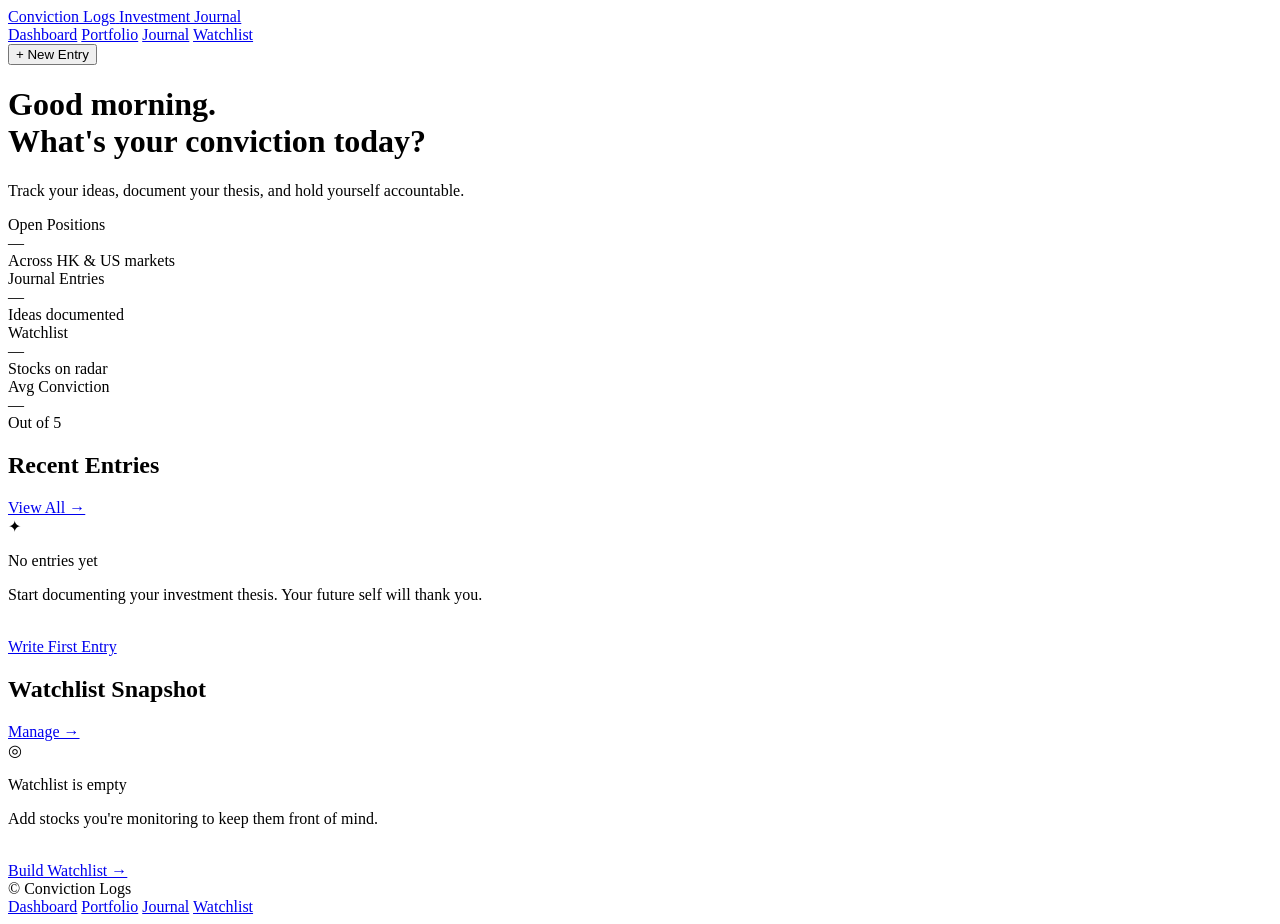
==== index.html @ 5f00ac79 "Add files via upload" ====
<!DOCTYPE html>
<html lang="en">
<head>
  <meta charset="UTF-8" />
  <meta name="viewport" content="width=device-width, initial-scale=1.0" />
  <title>Conviction Logs — Investment Journal</title>
  <link rel="icon" type="image/svg+xml" href="assets/favicon.svg" />
  <link rel="stylesheet" href="css/style.css" />
  <link rel="stylesheet" href="css/dashboard.css" />
</head>
<body>

  <!-- ── Navigation ─────────────────────────────────── -->
  <nav class="nav">
    <div class="container nav-inner">
      <a href="index.html" class="nav-logo">
        <span class="nav-logo-primary">Conviction Logs</span>
        <span class="nav-logo-sub">Investment Journal</span>
      </a>
      <div class="nav-links">
        <a href="index.html"     class="nav-link active">Dashboard</a>
        <a href="portfolio.html" class="nav-link">Portfolio</a>
        <a href="journal.html"   class="nav-link">Journal</a>
        <a href="watchlist.html" class="nav-link">Watchlist</a>
      </div>
      <div class="nav-actions">
        <button class="btn btn-ghost btn-sm" onclick="window.location='journal.html?new=1'">+ New Entry</button>
      </div>
    </div>
  </nav>

  <!-- ── Main ───────────────────────────────────────── -->
  <main class="page-wrapper">
    <div class="container">

      <!-- Hero -->
      <div class="dashboard-hero section animate-up">
        <div class="hero-greeting">
          <span class="hero-date" id="hero-date"></span>
        </div>
        <h1 class="hero-title">
          Good morning.<br />
          <span>What's your conviction today?</span>
        </h1>
        <p class="hero-sub">Track your ideas, document your thesis, and hold yourself accountable.</p>
      </div>

      <!-- Stat row -->
      <div class="stats-grid animate-up delay-1">
        <div class="stat-tile">
          <div class="stat-label">Open Positions</div>
          <div class="stat-value" id="stat-positions">—</div>
          <div class="stat-delta">Across HK &amp; US markets</div>
        </div>
        <div class="stat-tile">
          <div class="stat-label">Journal Entries</div>
          <div class="stat-value" id="stat-entries">—</div>
          <div class="stat-delta">Ideas documented</div>
        </div>
        <div class="stat-tile">
          <div class="stat-label">Watchlist</div>
          <div class="stat-value" id="stat-watchlist">—</div>
          <div class="stat-delta">Stocks on radar</div>
        </div>
        <div class="stat-tile">
          <div class="stat-label">Avg Conviction</div>
          <div class="stat-value" id="stat-conviction">—</div>
          <div class="stat-delta">Out of 5</div>
        </div>
      </div>

      <!-- Recent Journal Entries -->
      <section class="section animate-up delay-2">
        <div class="section-header">
          <h2 class="section-title">Recent <span>Entries</span></h2>
          <a href="journal.html" class="btn btn-ghost btn-sm">View All →</a>
        </div>
        <div id="recent-entries" class="entries-list">
          <div class="empty-state">
            <div class="empty-state-icon">✦</div>
            <p class="empty-state-title">No entries yet</p>
            <p class="empty-state-text">Start documenting your investment thesis. Your future self will thank you.</p>
            <br/>
            <a href="journal.html?new=1" class="btn btn-primary">Write First Entry</a>
          </div>
        </div>
      </section>

      <!-- Watchlist snapshot -->
      <section class="section animate-up delay-3">
        <div class="section-header">
          <h2 class="section-title">Watchlist <span>Snapshot</span></h2>
          <a href="watchlist.html" class="btn btn-ghost btn-sm">Manage →</a>
        </div>
        <div id="watchlist-snapshot" class="watchlist-snapshot">
          <div class="empty-state">
            <div class="empty-state-icon">◎</div>
            <p class="empty-state-title">Watchlist is empty</p>
            <p class="empty-state-text">Add stocks you're monitoring to keep them front of mind.</p>
            <br/>
            <a href="watchlist.html" class="btn btn-ghost">Build Watchlist →</a>
          </div>
        </div>
      </section>

    </div>

    <!-- Footer -->
    <footer class="footer">
      <div class="container footer-inner">
        <span class="footer-copy">© <span id="footer-year"></span> Conviction Logs</span>
        <div class="footer-links">
          <a href="index.html">Dashboard</a>
          <a href="portfolio.html">Portfolio</a>
          <a href="journal.html">Journal</a>
          <a href="watchlist.html">Watchlist</a>
        </div>
      </div>
    </footer>
  </main>

  <script src="js/store.js"></script>
  <script src="js/nav.js"></script>
  <script src="js/dashboard.js"></script>
</body>
</html>
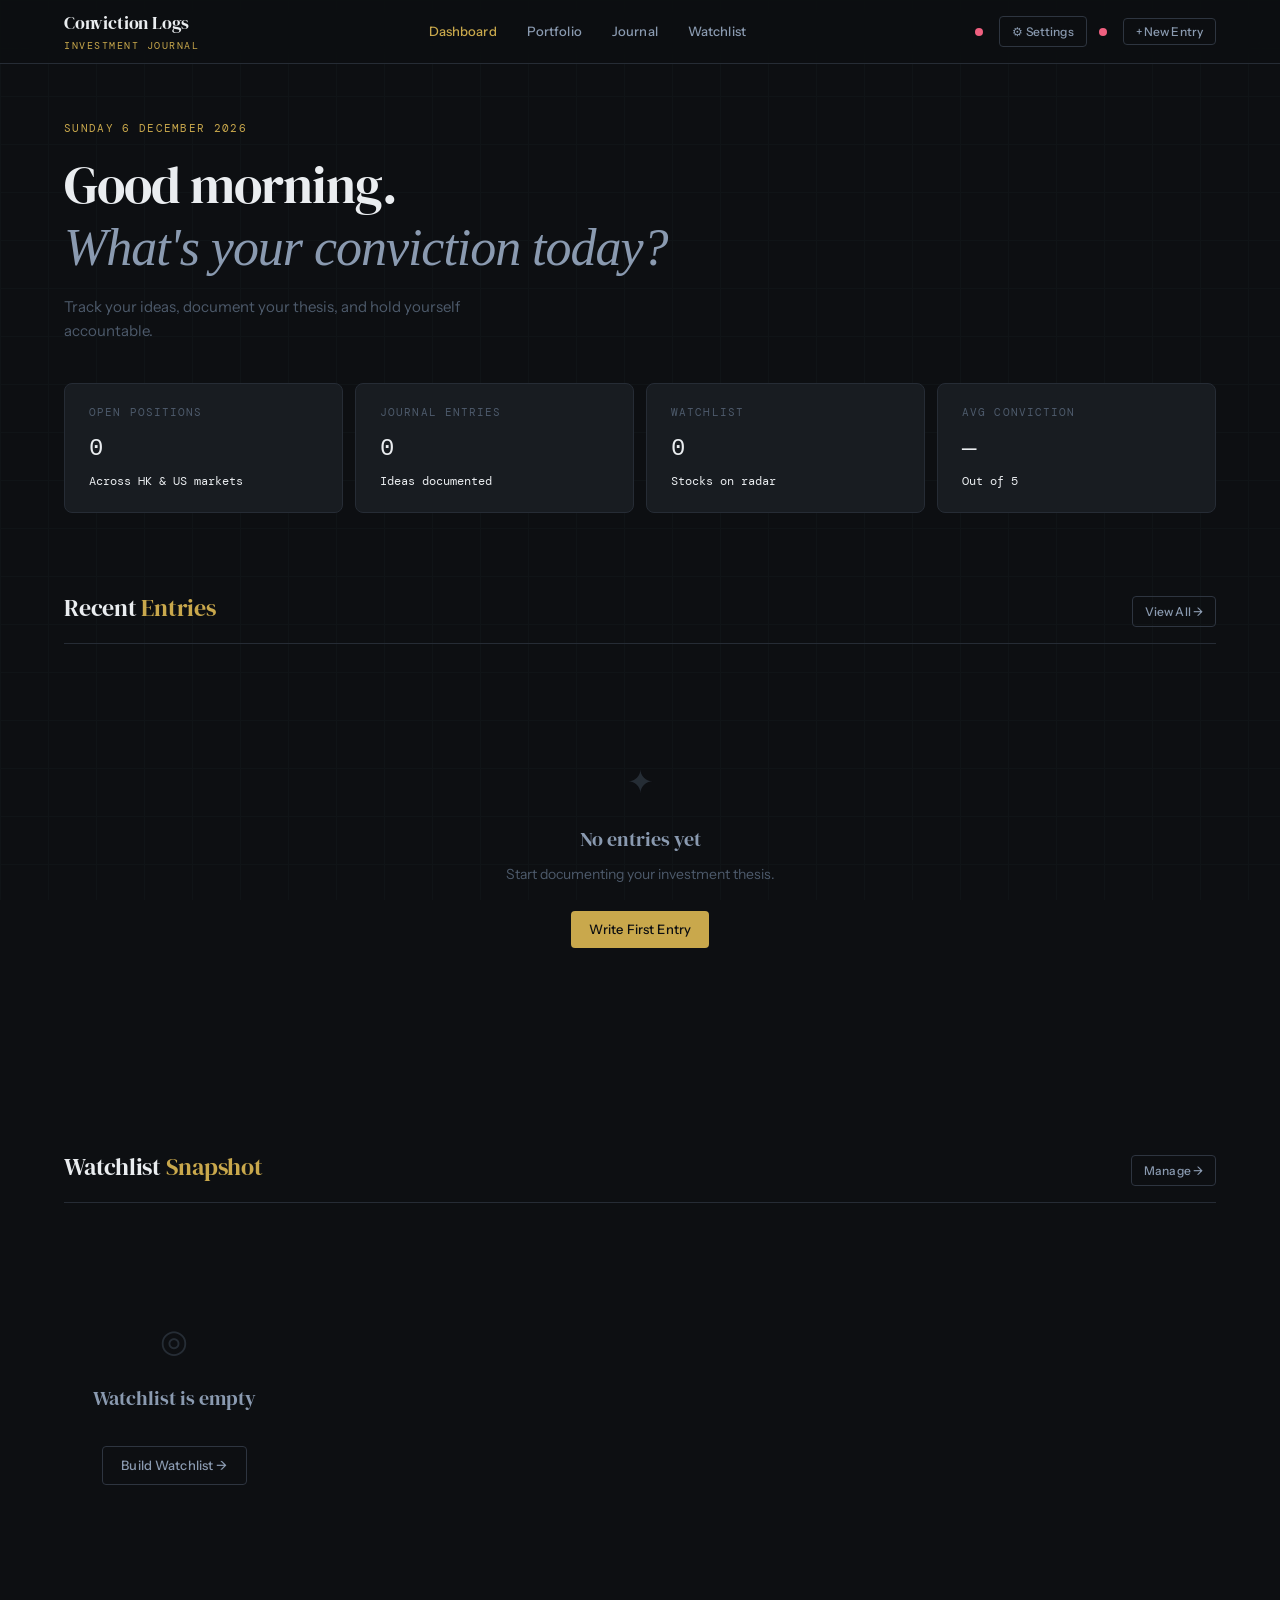
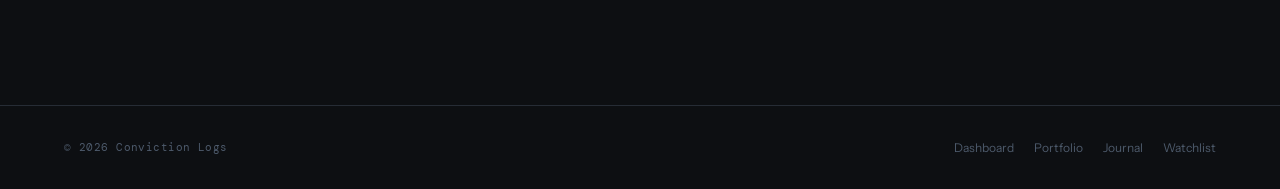
==== commit a31da476: "Add files via upload" ====
--- a/index.html
+++ b/index.html
@@ -24,6 +24,7 @@
         <a href="watchlist.html" class="nav-link">Watchlist</a>
       </div>
       <div class="nav-actions">
+        <span id="sync-status-dot" title="GitHub sync status" style="display:inline-block;width:8px;height:8px;border-radius:50%;background:#f06080;margin-right:4px;cursor:pointer;flex-shrink:0" onclick="window.location='settings.html'"></span>
         <button class="btn btn-ghost btn-sm" onclick="window.location='journal.html?new=1'">+ New Entry</button>
       </div>
     </div>
--- a/css/style.css
+++ b/css/style.css
@@ -0,0 +1,604 @@
+/* ============================================================
+   CONVICTION LOGS — Investment Journal
+   Design: Editorial finance aesthetic — dark, precise, confident
+   ============================================================ */
+
+@import url('https://fonts.googleapis.com/css2?family=DM+Serif+Display:ital@0;1&family=DM+Mono:wght@300;400;500&family=Instrument+Sans:ital,wght@0,400;0,500;0,600;1,400&display=swap');
+
+/* ── CSS Variables ─────────────────────────────────────────── */
+:root {
+  /* Core Palette */
+  --bg-primary:    #0d0f12;
+  --bg-secondary:  #131619;
+  --bg-card:       #181c21;
+  --bg-hover:      #1e2329;
+
+  --border:        #262c35;
+  --border-light:  #2e3540;
+
+  --text-primary:  #eaedf0;
+  --text-secondary:#8a9ab0;
+  --text-muted:    #4d5a6b;
+
+  /* Accent — warm gold for conviction */
+  --gold:          #c9a84c;
+  --gold-dim:      #a0803a;
+  --gold-glow:     rgba(201, 168, 76, 0.12);
+
+  /* Market colors */
+  --green:         #3ecf8e;
+  --green-dim:     rgba(62, 207, 142, 0.12);
+  --red:           #f06080;
+  --red-dim:       rgba(240, 96, 128, 0.12);
+  --blue:          #5b9cf6;
+  --blue-dim:      rgba(91, 156, 246, 0.12);
+
+  /* Typography */
+  --font-display:  'DM Serif Display', Georgia, serif;
+  --font-body:     'Instrument Sans', sans-serif;
+  --font-mono:     'DM Mono', 'Courier New', monospace;
+
+  /* Spacing */
+  --nav-height:    64px;
+  --max-width:     1200px;
+  --radius-sm:     4px;
+  --radius-md:     8px;
+  --radius-lg:     12px;
+
+  /* Transitions */
+  --ease:          cubic-bezier(0.4, 0, 0.2, 1);
+  --duration:      200ms;
+}
+
+/* ── Reset & Base ───────────────────────────────────────────── */
+*, *::before, *::after {
+  box-sizing: border-box;
+  margin: 0;
+  padding: 0;
+}
+
+html {
+  font-size: 16px;
+  scroll-behavior: smooth;
+  -webkit-font-smoothing: antialiased;
+}
+
+body {
+  background-color: var(--bg-primary);
+  color: var(--text-primary);
+  font-family: var(--font-body);
+  font-size: 0.9375rem;
+  line-height: 1.6;
+  min-height: 100vh;
+}
+
+/* Subtle grid texture on body */
+body::before {
+  content: '';
+  position: fixed;
+  inset: 0;
+  background-image:
+    linear-gradient(var(--border) 1px, transparent 1px),
+    linear-gradient(90deg, var(--border) 1px, transparent 1px);
+  background-size: 48px 48px;
+  opacity: 0.18;
+  pointer-events: none;
+  z-index: 0;
+}
+
+a {
+  color: inherit;
+  text-decoration: none;
+}
+
+img { max-width: 100%; display: block; }
+
+ul, ol { list-style: none; }
+
+/* ── Layout Utilities ───────────────────────────────────────── */
+.container {
+  width: 100%;
+  max-width: var(--max-width);
+  margin-inline: auto;
+  padding-inline: 24px;
+}
+
+.page-wrapper {
+  position: relative;
+  z-index: 1;
+  padding-top: var(--nav-height);
+  min-height: 100vh;
+}
+
+.section {
+  padding-block: 60px;
+}
+
+.section-header {
+  display: flex;
+  align-items: baseline;
+  justify-content: space-between;
+  margin-bottom: 32px;
+  padding-bottom: 16px;
+  border-bottom: 1px solid var(--border);
+}
+
+.section-title {
+  font-family: var(--font-display);
+  font-size: 1.5rem;
+  font-weight: 400;
+  color: var(--text-primary);
+  letter-spacing: -0.01em;
+}
+
+.section-title span {
+  color: var(--gold);
+}
+
+/* ── Navigation ─────────────────────────────────────────────── */
+.nav {
+  position: fixed;
+  top: 0;
+  left: 0;
+  right: 0;
+  height: var(--nav-height);
+  background: rgba(13, 15, 18, 0.88);
+  backdrop-filter: blur(12px);
+  -webkit-backdrop-filter: blur(12px);
+  border-bottom: 1px solid var(--border);
+  z-index: 100;
+  transition: border-color var(--duration) var(--ease);
+}
+
+.nav-inner {
+  display: flex;
+  align-items: center;
+  justify-content: space-between;
+  height: 100%;
+}
+
+.nav-logo {
+  display: flex;
+  flex-direction: column;
+  gap: 1px;
+}
+
+.nav-logo-primary {
+  font-family: var(--font-display);
+  font-size: 1.125rem;
+  color: var(--text-primary);
+  letter-spacing: -0.01em;
+}
+
+.nav-logo-sub {
+  font-family: var(--font-mono);
+  font-size: 0.625rem;
+  color: var(--gold);
+  letter-spacing: 0.15em;
+  text-transform: uppercase;
+}
+
+.nav-links {
+  display: flex;
+  align-items: center;
+  gap: 2px;
+}
+
+.nav-link {
+  font-family: var(--font-body);
+  font-size: 0.8125rem;
+  font-weight: 500;
+  color: var(--text-secondary);
+  padding: 6px 14px;
+  border-radius: var(--radius-sm);
+  transition: color var(--duration) var(--ease),
+              background var(--duration) var(--ease);
+  letter-spacing: 0.01em;
+}
+
+.nav-link:hover {
+  color: var(--text-primary);
+  background: var(--bg-hover);
+}
+
+.nav-link.active {
+  color: var(--gold);
+}
+
+.nav-actions {
+  display: flex;
+  align-items: center;
+  gap: 12px;
+}
+
+/* ── Buttons ────────────────────────────────────────────────── */
+.btn {
+  display: inline-flex;
+  align-items: center;
+  gap: 6px;
+  padding: 8px 18px;
+  border-radius: var(--radius-sm);
+  font-family: var(--font-body);
+  font-size: 0.8125rem;
+  font-weight: 500;
+  cursor: pointer;
+  border: none;
+  transition: all var(--duration) var(--ease);
+  letter-spacing: 0.01em;
+}
+
+.btn-primary {
+  background: var(--gold);
+  color: #0d0f12;
+}
+
+.btn-primary:hover {
+  background: #d4b460;
+  transform: translateY(-1px);
+  box-shadow: 0 4px 16px rgba(201, 168, 76, 0.3);
+}
+
+.btn-ghost {
+  background: transparent;
+  color: var(--text-secondary);
+  border: 1px solid var(--border-light);
+}
+
+.btn-ghost:hover {
+  color: var(--text-primary);
+  border-color: var(--border-light);
+  background: var(--bg-hover);
+}
+
+.btn-sm {
+  padding: 5px 12px;
+  font-size: 0.75rem;
+}
+
+/* ── Cards ──────────────────────────────────────────────────── */
+.card {
+  background: var(--bg-card);
+  border: 1px solid var(--border);
+  border-radius: var(--radius-lg);
+  padding: 24px;
+  transition: border-color var(--duration) var(--ease),
+              transform var(--duration) var(--ease);
+}
+
+.card:hover {
+  border-color: var(--border-light);
+  transform: translateY(-2px);
+}
+
+.card-header {
+  display: flex;
+  align-items: flex-start;
+  justify-content: space-between;
+  margin-bottom: 16px;
+}
+
+.card-title {
+  font-family: var(--font-display);
+  font-size: 1.125rem;
+  font-weight: 400;
+  color: var(--text-primary);
+}
+
+.card-body {
+  color: var(--text-secondary);
+  font-size: 0.875rem;
+  line-height: 1.7;
+}
+
+/* ── Stat Tiles ─────────────────────────────────────────────── */
+.stat-tile {
+  background: var(--bg-card);
+  border: 1px solid var(--border);
+  border-radius: var(--radius-md);
+  padding: 20px 24px;
+}
+
+.stat-label {
+  font-family: var(--font-mono);
+  font-size: 0.6875rem;
+  color: var(--text-muted);
+  text-transform: uppercase;
+  letter-spacing: 0.1em;
+  margin-bottom: 8px;
+}
+
+.stat-value {
+  font-family: var(--font-mono);
+  font-size: 1.5rem;
+  font-weight: 500;
+  color: var(--text-primary);
+  letter-spacing: -0.02em;
+}
+
+.stat-value.positive { color: var(--green); }
+.stat-value.negative { color: var(--red); }
+
+.stat-delta {
+  font-family: var(--font-mono);
+  font-size: 0.75rem;
+  margin-top: 4px;
+}
+
+.stat-delta.positive { color: var(--green); }
+.stat-delta.negative { color: var(--red); }
+
+/* ── Badges / Tags ──────────────────────────────────────────── */
+.badge {
+  display: inline-flex;
+  align-items: center;
+  gap: 4px;
+  padding: 2px 8px;
+  border-radius: 99px;
+  font-family: var(--font-mono);
+  font-size: 0.6875rem;
+  font-weight: 500;
+  letter-spacing: 0.04em;
+  text-transform: uppercase;
+}
+
+.badge-gold {
+  background: var(--gold-glow);
+  color: var(--gold);
+  border: 1px solid rgba(201, 168, 76, 0.25);
+}
+
+.badge-green {
+  background: var(--green-dim);
+  color: var(--green);
+  border: 1px solid rgba(62, 207, 142, 0.2);
+}
+
+.badge-red {
+  background: var(--red-dim);
+  color: var(--red);
+  border: 1px solid rgba(240, 96, 128, 0.2);
+}
+
+.badge-blue {
+  background: var(--blue-dim);
+  color: var(--blue);
+  border: 1px solid rgba(91, 156, 246, 0.2);
+}
+
+.badge-neutral {
+  background: rgba(138, 154, 176, 0.1);
+  color: var(--text-secondary);
+  border: 1px solid var(--border);
+}
+
+/* Market exchange badges */
+.badge-hk  { background: rgba(255, 80, 80, 0.1); color: #ff6b6b; border-color: rgba(255, 80, 80, 0.2); }
+.badge-us  { background: rgba(91, 156, 246, 0.1); color: var(--blue); border-color: rgba(91, 156, 246, 0.2); }
+
+/* ── Tables ─────────────────────────────────────────────────── */
+.table-wrapper {
+  overflow-x: auto;
+  border: 1px solid var(--border);
+  border-radius: var(--radius-lg);
+}
+
+table {
+  width: 100%;
+  border-collapse: collapse;
+}
+
+thead th {
+  background: var(--bg-secondary);
+  padding: 12px 16px;
+  font-family: var(--font-mono);
+  font-size: 0.6875rem;
+  font-weight: 500;
+  color: var(--text-muted);
+  text-transform: uppercase;
+  letter-spacing: 0.08em;
+  text-align: left;
+  border-bottom: 1px solid var(--border);
+}
+
+tbody tr {
+  border-bottom: 1px solid var(--border);
+  transition: background var(--duration) var(--ease);
+}
+
+tbody tr:last-child { border-bottom: none; }
+tbody tr:hover { background: var(--bg-hover); }
+
+tbody td {
+  padding: 14px 16px;
+  font-size: 0.875rem;
+  color: var(--text-secondary);
+  vertical-align: middle;
+}
+
+tbody td.mono {
+  font-family: var(--font-mono);
+  font-size: 0.8125rem;
+}
+
+/* ── Forms & Inputs ─────────────────────────────────────────── */
+.form-group {
+  display: flex;
+  flex-direction: column;
+  gap: 6px;
+  margin-bottom: 20px;
+}
+
+label {
+  font-family: var(--font-mono);
+  font-size: 0.6875rem;
+  color: var(--text-muted);
+  text-transform: uppercase;
+  letter-spacing: 0.08em;
+}
+
+input, textarea, select {
+  background: var(--bg-secondary);
+  border: 1px solid var(--border);
+  border-radius: var(--radius-sm);
+  color: var(--text-primary);
+  font-family: var(--font-body);
+  font-size: 0.875rem;
+  padding: 10px 14px;
+  width: 100%;
+  outline: none;
+  transition: border-color var(--duration) var(--ease);
+  appearance: none;
+}
+
+input:focus, textarea:focus, select:focus {
+  border-color: var(--gold);
+  box-shadow: 0 0 0 3px var(--gold-glow);
+}
+
+textarea {
+  resize: vertical;
+  min-height: 120px;
+  line-height: 1.6;
+}
+
+/* ── Ticker / Symbol ────────────────────────────────────────── */
+.ticker {
+  font-family: var(--font-mono);
+  font-size: 0.875rem;
+  font-weight: 500;
+  color: var(--text-primary);
+  letter-spacing: 0.02em;
+}
+
+.ticker-full {
+  font-size: 0.75rem;
+  color: var(--text-muted);
+  font-weight: 400;
+}
+
+/* ── Dividers ───────────────────────────────────────────────── */
+.divider {
+  height: 1px;
+  background: var(--border);
+  margin-block: 24px;
+}
+
+/* ── Conviction Level Indicator ─────────────────────────────── */
+.conviction-bar {
+  display: flex;
+  gap: 3px;
+  align-items: center;
+}
+
+.conviction-pip {
+  width: 20px;
+  height: 4px;
+  border-radius: 2px;
+  background: var(--border);
+}
+
+.conviction-pip.filled { background: var(--gold); }
+
+/* ── Empty State ────────────────────────────────────────────── */
+.empty-state {
+  text-align: center;
+  padding: 80px 24px;
+  color: var(--text-muted);
+}
+
+.empty-state-icon {
+  font-size: 2rem;
+  margin-bottom: 16px;
+  opacity: 0.4;
+}
+
+.empty-state-title {
+  font-family: var(--font-display);
+  font-size: 1.25rem;
+  color: var(--text-secondary);
+  margin-bottom: 8px;
+}
+
+.empty-state-text {
+  font-size: 0.875rem;
+  max-width: 320px;
+  margin-inline: auto;
+  line-height: 1.7;
+}
+
+/* ── Footer ─────────────────────────────────────────────────── */
+.footer {
+  border-top: 1px solid var(--border);
+  padding-block: 32px;
+  margin-top: 80px;
+}
+
+.footer-inner {
+  display: flex;
+  align-items: center;
+  justify-content: space-between;
+  flex-wrap: wrap;
+  gap: 12px;
+}
+
+.footer-copy {
+  font-family: var(--font-mono);
+  font-size: 0.6875rem;
+  color: var(--text-muted);
+  letter-spacing: 0.04em;
+}
+
+.footer-links {
+  display: flex;
+  gap: 20px;
+}
+
+.footer-links a {
+  font-size: 0.75rem;
+  color: var(--text-muted);
+  transition: color var(--duration) var(--ease);
+}
+
+.footer-links a:hover { color: var(--text-secondary); }
+
+/* ── Animations ─────────────────────────────────────────────── */
+@keyframes fadeUp {
+  from { opacity: 0; transform: translateY(16px); }
+  to   { opacity: 1; transform: translateY(0); }
+}
+
+@keyframes fadeIn {
+  from { opacity: 0; }
+  to   { opacity: 1; }
+}
+
+.animate-up {
+  animation: fadeUp 0.5s var(--ease) both;
+}
+
+.delay-1 { animation-delay: 0.05s; }
+.delay-2 { animation-delay: 0.1s; }
+.delay-3 { animation-delay: 0.15s; }
+.delay-4 { animation-delay: 0.2s; }
+
+/* ── Scrollbar ──────────────────────────────────────────────── */
+::-webkit-scrollbar { width: 6px; height: 6px; }
+::-webkit-scrollbar-track { background: var(--bg-primary); }
+::-webkit-scrollbar-thumb { background: var(--border-light); border-radius: 3px; }
+::-webkit-scrollbar-thumb:hover { background: var(--text-muted); }
+
+/* ── Responsive ─────────────────────────────────────────────── */
+@media (max-width: 768px) {
+  .nav-links { display: none; }
+
+  .section { padding-block: 40px; }
+
+  .section-header {
+    flex-direction: column;
+    gap: 12px;
+  }
+}
+
+@media (max-width: 480px) {
+  .container { padding-inline: 16px; }
+}
--- a/css/dashboard.css
+++ b/css/dashboard.css
@@ -0,0 +1,147 @@
+/* dashboard.css */
+
+.dashboard-hero {
+  padding-block: 56px 40px;
+}
+
+.hero-date {
+  font-family: var(--font-mono);
+  font-size: 0.6875rem;
+  color: var(--gold);
+  letter-spacing: 0.12em;
+  text-transform: uppercase;
+  display: block;
+  margin-bottom: 16px;
+}
+
+.hero-title {
+  font-family: var(--font-display);
+  font-size: clamp(2rem, 5vw, 3.25rem);
+  font-weight: 400;
+  line-height: 1.2;
+  letter-spacing: -0.02em;
+  margin-bottom: 16px;
+  color: var(--text-primary);
+}
+
+.hero-title span {
+  color: var(--text-secondary);
+  font-style: italic;
+}
+
+.hero-sub {
+  color: var(--text-muted);
+  font-size: 0.9375rem;
+  max-width: 480px;
+}
+
+.stats-grid {
+  display: grid;
+  grid-template-columns: repeat(4, 1fr);
+  gap: 12px;
+  margin-bottom: 16px;
+}
+
+.entries-list {
+  display: flex;
+  flex-direction: column;
+  gap: 2px;
+}
+
+.entry-row {
+  display: flex;
+  align-items: center;
+  gap: 16px;
+  padding: 16px;
+  border: 1px solid var(--border);
+  border-radius: var(--radius-md);
+  background: var(--bg-card);
+  transition: border-color var(--duration) var(--ease),
+              background var(--duration) var(--ease);
+  cursor: pointer;
+  text-decoration: none;
+}
+
+.entry-row:hover {
+  border-color: var(--border-light);
+  background: var(--bg-hover);
+}
+
+.entry-row-date {
+  font-family: var(--font-mono);
+  font-size: 0.6875rem;
+  color: var(--text-muted);
+  white-space: nowrap;
+  min-width: 72px;
+}
+
+.entry-row-title {
+  flex: 1;
+  font-size: 0.9375rem;
+  color: var(--text-primary);
+  font-weight: 500;
+  white-space: nowrap;
+  overflow: hidden;
+  text-overflow: ellipsis;
+}
+
+.entry-row-excerpt {
+  flex: 2;
+  font-size: 0.8125rem;
+  color: var(--text-muted);
+  white-space: nowrap;
+  overflow: hidden;
+  text-overflow: ellipsis;
+}
+
+.watchlist-snapshot {
+  display: grid;
+  grid-template-columns: repeat(auto-fill, minmax(220px, 1fr));
+  gap: 12px;
+}
+
+.watch-snap-card {
+  background: var(--bg-card);
+  border: 1px solid var(--border);
+  border-radius: var(--radius-md);
+  padding: 16px;
+  transition: border-color var(--duration) var(--ease);
+}
+
+.watch-snap-card:hover {
+  border-color: var(--border-light);
+}
+
+.watch-snap-ticker {
+  font-family: var(--font-mono);
+  font-size: 1rem;
+  font-weight: 500;
+  color: var(--text-primary);
+  margin-bottom: 2px;
+}
+
+.watch-snap-name {
+  font-size: 0.75rem;
+  color: var(--text-muted);
+  margin-bottom: 12px;
+  white-space: nowrap;
+  overflow: hidden;
+  text-overflow: ellipsis;
+}
+
+.watch-snap-prices {
+  display: flex;
+  justify-content: space-between;
+  font-family: var(--font-mono);
+  font-size: 0.75rem;
+  color: var(--text-secondary);
+}
+
+@media (max-width: 900px) {
+  .stats-grid { grid-template-columns: repeat(2, 1fr); }
+}
+
+@media (max-width: 600px) {
+  .stats-grid { grid-template-columns: 1fr 1fr; }
+  .entry-row-excerpt { display: none; }
+}
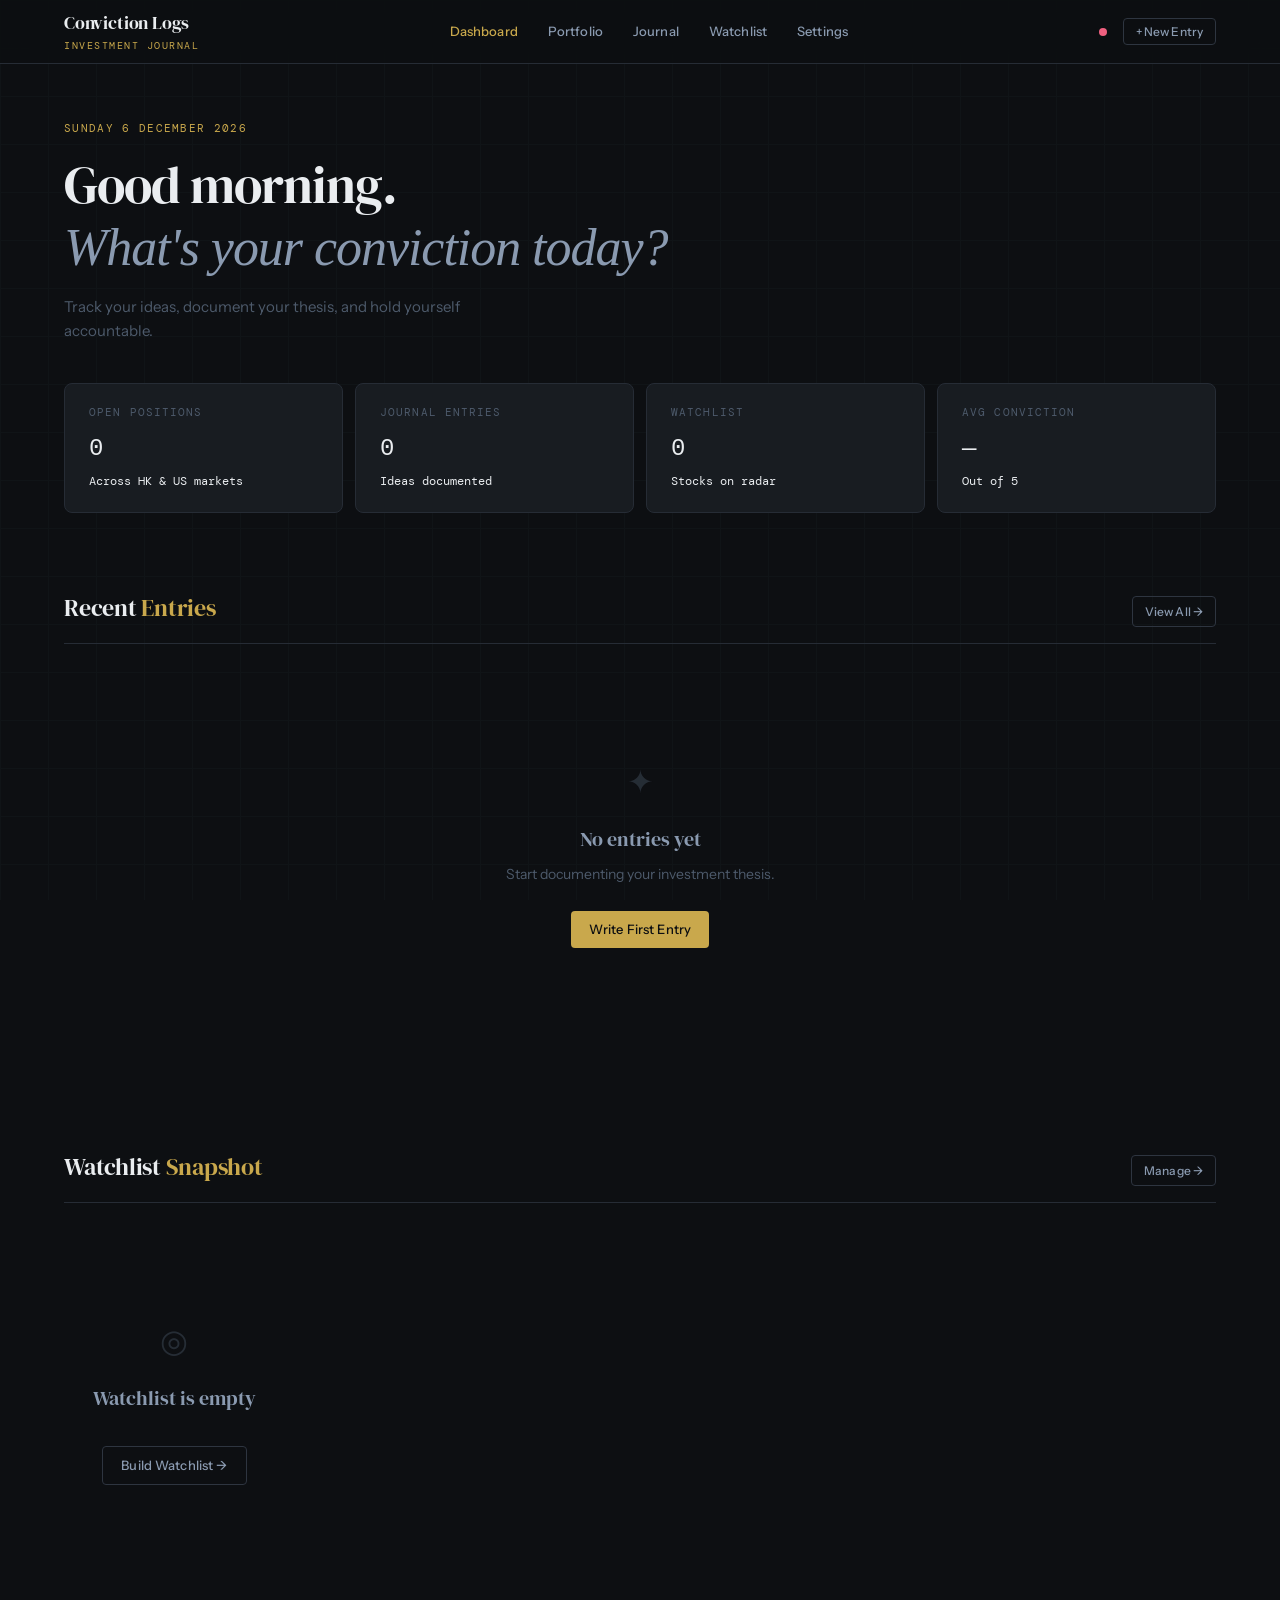
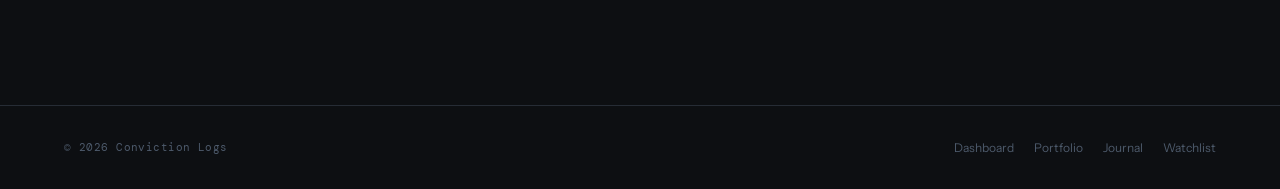
==== commit e246f344: "Add files via upload" ====
--- a/index.html
+++ b/index.html
@@ -22,9 +22,10 @@
         <a href="portfolio.html" class="nav-link">Portfolio</a>
         <a href="journal.html"   class="nav-link">Journal</a>
         <a href="watchlist.html" class="nav-link">Watchlist</a>
+        <a href="settings.html"  class="nav-link">Settings</a>
       </div>
       <div class="nav-actions">
-        <span id="sync-status-dot" title="GitHub sync status" style="display:inline-block;width:8px;height:8px;border-radius:50%;background:#f06080;margin-right:4px;cursor:pointer;flex-shrink:0" onclick="window.location='settings.html'"></span>
+        <span id="sync-status-dot" title="Checking sync…" style="display:inline-block;width:8px;height:8px;border-radius:50%;background:#c9a84c;margin-right:4px;flex-shrink:0;transition:background .3s ease"></span>
         <button class="btn btn-ghost btn-sm" onclick="window.location='journal.html?new=1'">+ New Entry</button>
       </div>
     </div>
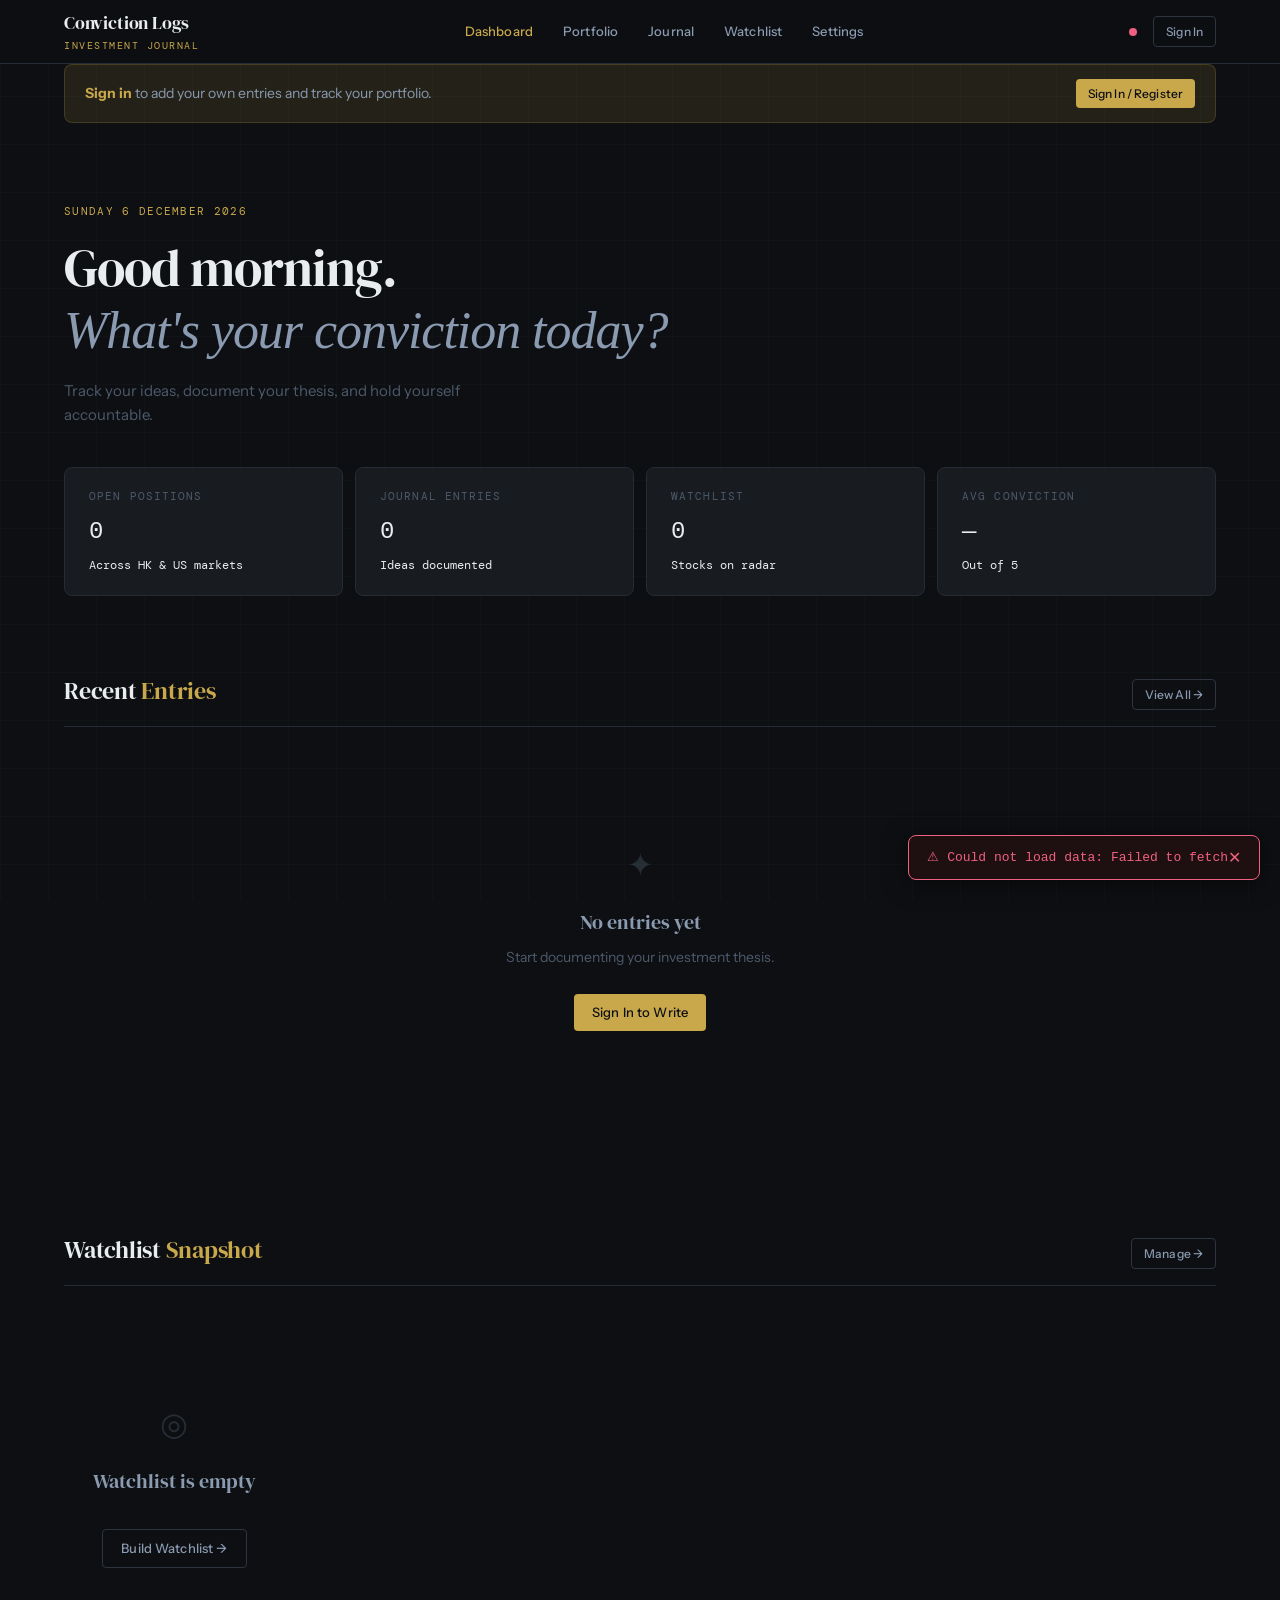
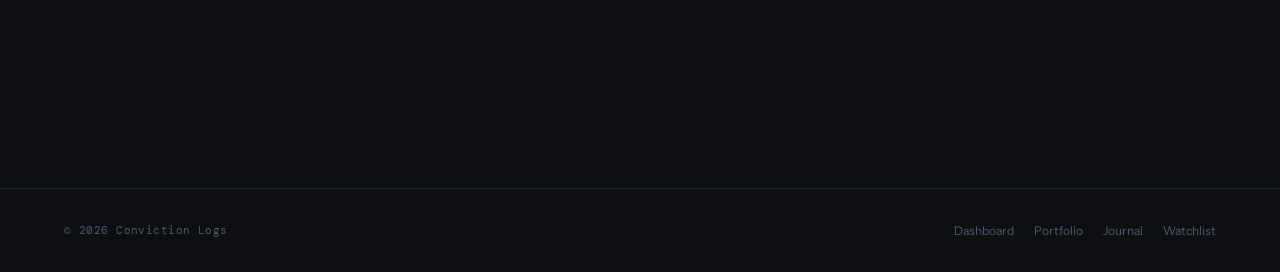
==== commit ba1b4846: "Add files via upload" ====
--- a/index.html
+++ b/index.html
@@ -6,6 +6,7 @@
   <title>Conviction Logs — Investment Journal</title>
   <link rel="icon" type="image/svg+xml" href="assets/favicon.svg" />
   <link rel="stylesheet" href="css/style.css" />
+  <link rel="stylesheet" href="css/auth.css" />
   <link rel="stylesheet" href="css/dashboard.css" />
 </head>
 <body>
@@ -24,11 +25,17 @@
         <a href="watchlist.html" class="nav-link">Watchlist</a>
         <a href="settings.html"  class="nav-link">Settings</a>
       </div>
-      <div class="nav-actions">
-        <span id="sync-status-dot" title="Checking sync…" style="display:inline-block;width:8px;height:8px;border-radius:50%;background:#c9a84c;margin-right:4px;flex-shrink:0;transition:background .3s ease"></span>
-        <button class="btn btn-ghost btn-sm" onclick="window.location='journal.html?new=1'">+ New Entry</button>
+            <div class="nav-actions">
+        <span id="sync-status-dot" title="Checking..." style="display:inline-block;width:8px;height:8px;border-radius:50%;background:#c9a84c;margin-right:4px;flex-shrink:0;transition:background .3s ease"></span>
+        <a href="login.html" id="nav-login-btn" class="btn btn-ghost btn-sm">Sign In</a>
+        <div id="nav-user-menu" class="nav-user-menu">
+          <div class="nav-user-initials" id="nav-user-initials">?</div>
+          <img class="nav-user-avatar" id="nav-user-avatar" src="" alt="" />
+          <span class="nav-user-name" id="nav-user-name"></span>
+          <button class="btn btn-ghost btn-sm" onclick="Auth.signOut()">Sign Out</button>
+        </div>
       </div>
-    </div>
+</div>
   </nav>
 
   <!-- ── Main ───────────────────────────────────────── -->
@@ -122,6 +129,7 @@
   </main>
 
   <script src="js/store.js"></script>
+  <script src="js/auth.js"></script>
   <script src="js/nav.js"></script>
   <script src="js/dashboard.js"></script>
 </body>
--- a/css/auth.css
+++ b/css/auth.css
@@ -0,0 +1,208 @@
+/* auth.css — user menu, public/private toggle, author badges */
+
+/* ── User menu in nav ───────────────────────────────────────── */
+.nav-user-menu {
+  display: none;
+  align-items: center;
+  gap: 8px;
+}
+
+.nav-user-avatar {
+  width: 28px;
+  height: 28px;
+  border-radius: 50%;
+  object-fit: cover;
+  border: 1px solid var(--border);
+  display: none;
+}
+
+.nav-user-name {
+  font-size: 0.8125rem;
+  color: var(--text-secondary);
+  font-weight: 500;
+  max-width: 120px;
+  overflow: hidden;
+  text-overflow: ellipsis;
+  white-space: nowrap;
+}
+
+.nav-user-initials {
+  width: 28px;
+  height: 28px;
+  border-radius: 50%;
+  background: var(--gold-glow);
+  border: 1px solid var(--gold-dim);
+  color: var(--gold);
+  font-family: var(--font-mono);
+  font-size: 0.625rem;
+  font-weight: 600;
+  display: flex;
+  align-items: center;
+  justify-content: center;
+  flex-shrink: 0;
+}
+
+/* ── Public / Private toggle ────────────────────────────────── */
+.visibility-toggle {
+  display: flex;
+  align-items: center;
+  gap: 10px;
+  padding: 10px 14px;
+  border-radius: var(--radius-sm);
+  border: 1px solid var(--border);
+  background: var(--bg-secondary);
+  cursor: pointer;
+  transition: all var(--duration) var(--ease);
+  user-select: none;
+}
+
+.visibility-toggle:hover {
+  border-color: var(--border-light);
+}
+
+.visibility-toggle.is-public {
+  border-color: rgba(62, 207, 142, 0.3);
+  background: var(--green-dim);
+}
+
+.visibility-icon {
+  font-size: 0.875rem;
+}
+
+.visibility-label {
+  font-family: var(--font-mono);
+  font-size: 0.75rem;
+  color: var(--text-secondary);
+  flex: 1;
+}
+
+.visibility-toggle.is-public .visibility-label {
+  color: var(--green);
+}
+
+.visibility-switch {
+  width: 32px;
+  height: 18px;
+  border-radius: 9px;
+  background: var(--border-light);
+  position: relative;
+  transition: background var(--duration) var(--ease);
+  flex-shrink: 0;
+}
+
+.visibility-switch::after {
+  content: '';
+  position: absolute;
+  width: 12px;
+  height: 12px;
+  border-radius: 50%;
+  background: white;
+  top: 3px;
+  left: 3px;
+  transition: left var(--duration) var(--ease);
+}
+
+.visibility-toggle.is-public .visibility-switch {
+  background: var(--green);
+}
+
+.visibility-toggle.is-public .visibility-switch::after {
+  left: 17px;
+}
+
+/* ── Author badge on cards ──────────────────────────────────── */
+.author-badge {
+  display: inline-flex;
+  align-items: center;
+  gap: 5px;
+  font-family: var(--font-mono);
+  font-size: 0.6rem;
+  color: var(--text-muted);
+  letter-spacing: 0.04em;
+}
+
+.author-badge-avatar {
+  width: 14px;
+  height: 14px;
+  border-radius: 50%;
+  background: var(--border);
+  display: flex;
+  align-items: center;
+  justify-content: center;
+  font-size: 0.5rem;
+  color: var(--text-muted);
+  overflow: hidden;
+  flex-shrink: 0;
+}
+
+.author-badge-avatar img {
+  width: 100%;
+  height: 100%;
+  object-fit: cover;
+}
+
+/* ── Mine / Community tabs ──────────────────────────────────── */
+.view-tabs {
+  display: flex;
+  gap: 2px;
+  background: var(--bg-secondary);
+  border-radius: var(--radius-sm);
+  padding: 3px;
+  width: fit-content;
+  margin-bottom: 24px;
+}
+
+.view-tab {
+  padding: 6px 18px;
+  border: none;
+  border-radius: calc(var(--radius-sm) - 2px);
+  background: transparent;
+  color: var(--text-muted);
+  font-family: var(--font-body);
+  font-size: 0.8125rem;
+  font-weight: 500;
+  cursor: pointer;
+  transition: all var(--duration) var(--ease);
+}
+
+.view-tab.active {
+  background: var(--bg-card);
+  color: var(--text-primary);
+  box-shadow: 0 1px 4px rgba(0,0,0,0.3);
+}
+
+/* ── Login prompt banner ────────────────────────────────────── */
+.login-prompt {
+  display: flex;
+  align-items: center;
+  justify-content: space-between;
+  gap: 16px;
+  background: var(--gold-glow);
+  border: 1px solid rgba(201, 168, 76, 0.2);
+  border-radius: var(--radius-md);
+  padding: 14px 20px;
+  margin-bottom: 24px;
+  flex-wrap: wrap;
+}
+
+.login-prompt-text {
+  font-size: 0.875rem;
+  color: var(--text-secondary);
+}
+
+.login-prompt-text strong {
+  color: var(--gold);
+}
+
+/* ── Own vs others indicator ────────────────────────────────── */
+.mine-indicator {
+  font-family: var(--font-mono);
+  font-size: 0.6rem;
+  color: var(--gold);
+  letter-spacing: 0.06em;
+  text-transform: uppercase;
+  background: var(--gold-glow);
+  border: 1px solid rgba(201,168,76,0.2);
+  padding: 1px 6px;
+  border-radius: 99px;
+}
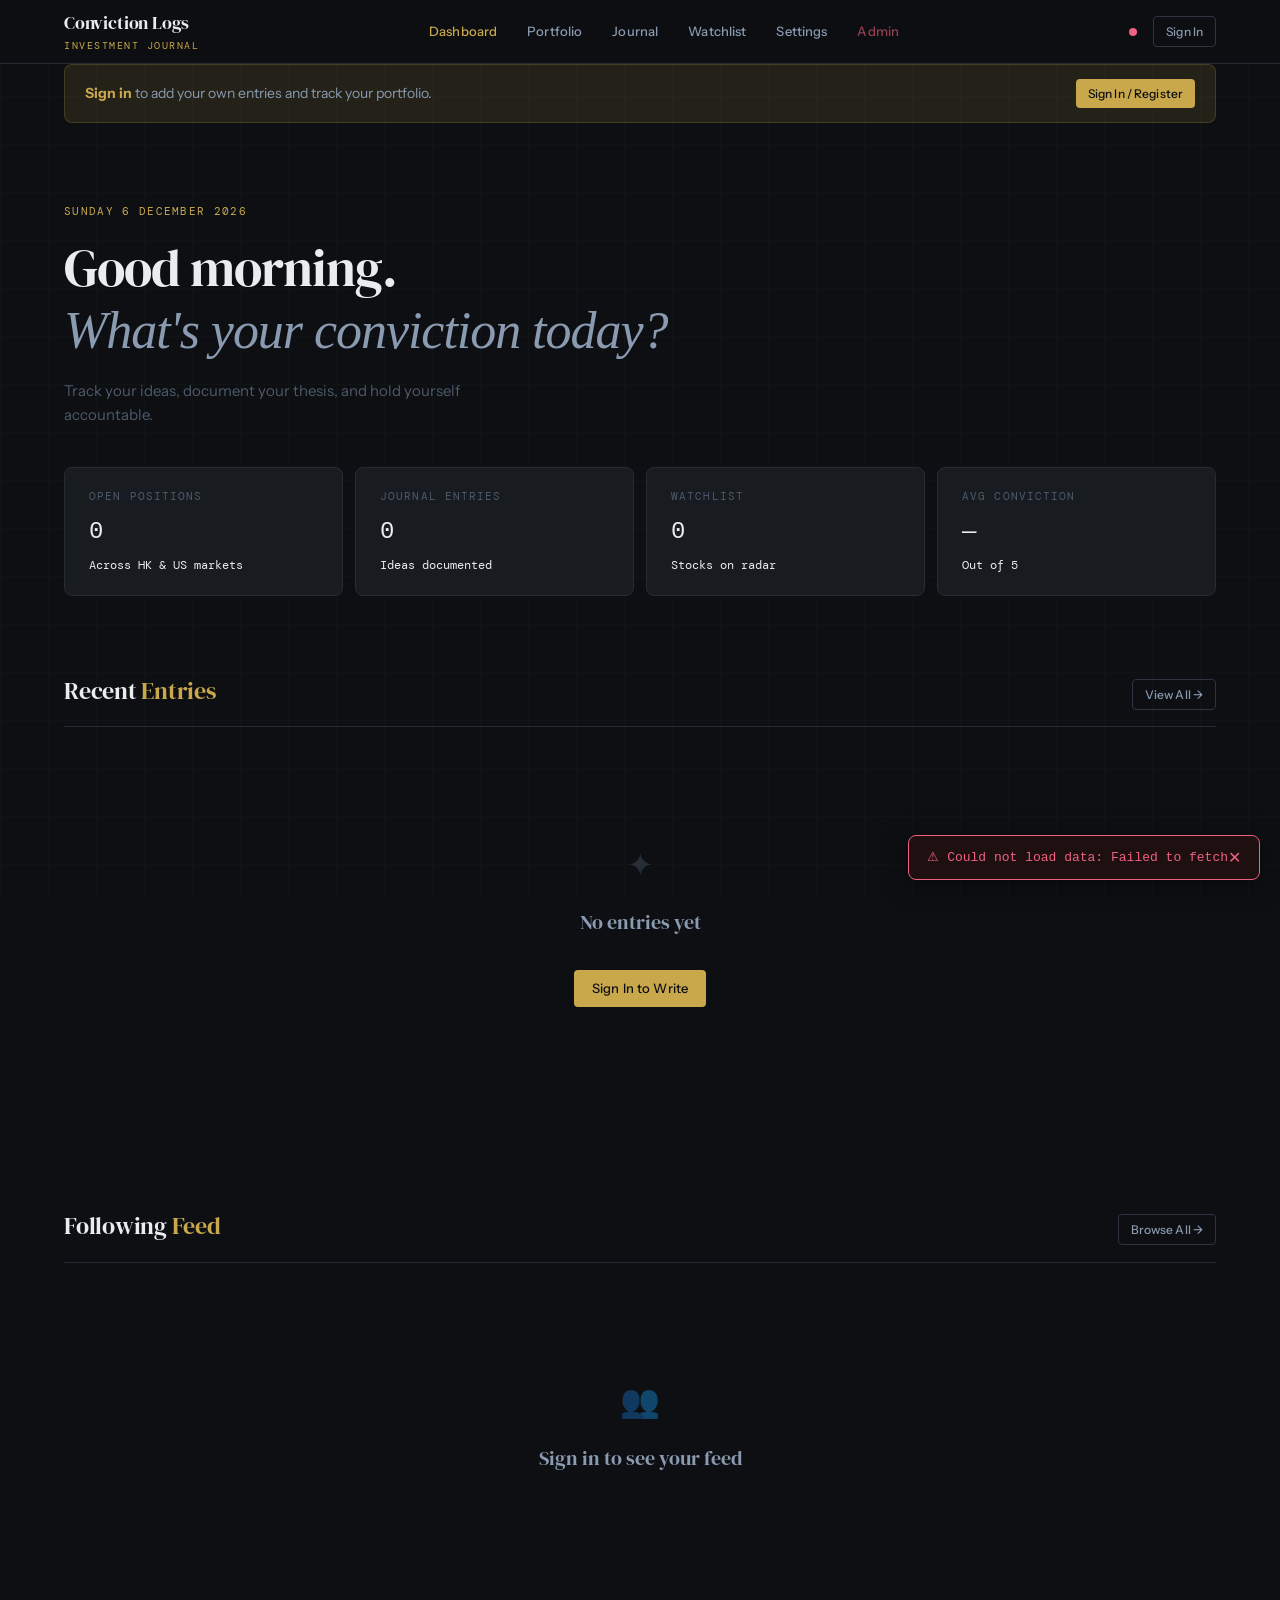
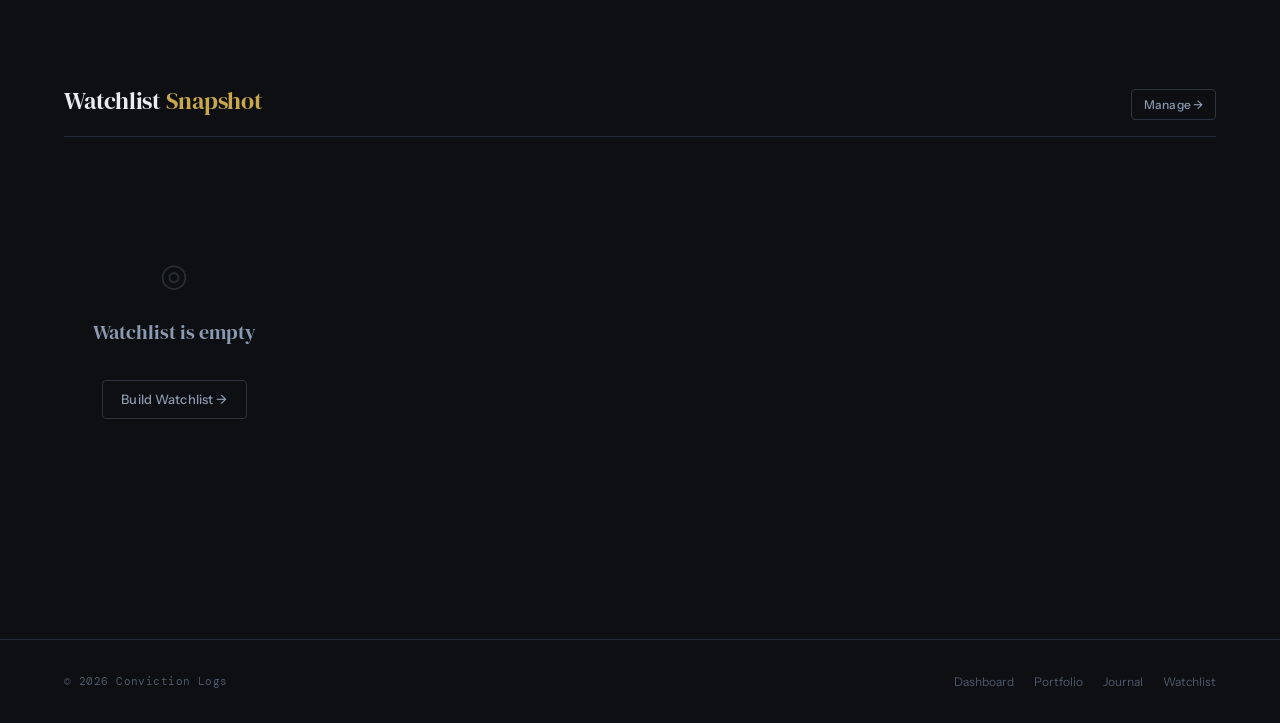
==== commit 5d70b568: "Add files via upload" ====
--- a/index.html
+++ b/index.html
@@ -24,6 +24,7 @@
         <a href="journal.html"   class="nav-link">Journal</a>
         <a href="watchlist.html" class="nav-link">Watchlist</a>
         <a href="settings.html"  class="nav-link">Settings</a>
+        <a href="admin.html"    class="nav-link" style="color:var(--red);opacity:.6">Admin</a>
       </div>
             <div class="nav-actions">
         <span id="sync-status-dot" title="Checking..." style="display:inline-block;width:8px;height:8px;border-radius:50%;background:#c9a84c;margin-right:4px;flex-shrink:0;transition:background .3s ease"></span>
@@ -95,6 +96,16 @@
         </div>
       </section>
 
+
+      <!-- Following Feed -->
+      <section class="section animate-up delay-2">
+        <div class="section-header">
+          <h2 class="section-title">Following <span>Feed</span></h2>
+          <a href="journal.html" class="btn btn-ghost btn-sm">Browse All →</a>
+        </div>
+        <div id="following-feed" class="entries-list"></div>
+      </section>
+
       <!-- Watchlist snapshot -->
       <section class="section animate-up delay-3">
         <div class="section-header">
@@ -131,6 +142,8 @@
   <script src="js/store.js"></script>
   <script src="js/auth.js"></script>
   <script src="js/nav.js"></script>
+  <script src="js/follows.js"></script>
+  <script src="js/share.js"></script>
   <script src="js/dashboard.js"></script>
 </body>
 </html>
--- a/css/auth.css
+++ b/css/auth.css
@@ -206,3 +206,73 @@
   padding: 1px 6px;
   border-radius: 99px;
 }
+
+/* ── Author block ─────────────────────────────────────────────── */
+.author-block {
+  display: flex;
+  align-items: center;
+  gap: 8px;
+  padding: 10px 0 0;
+  margin-top: 10px;
+  border-top: 1px solid var(--border);
+}
+
+.author-block-info {
+  display: flex;
+  flex-direction: column;
+  gap: 1px;
+  min-width: 0;
+}
+
+.author-block-name {
+  font-family: var(--font-mono);
+  font-size: 0.75rem;
+  color: var(--text-secondary);
+  font-weight: 500;
+  display: flex;
+  align-items: center;
+  gap: 5px;
+}
+
+.author-block-date {
+  font-family: var(--font-mono);
+  font-size: 0.6rem;
+  color: var(--text-muted);
+  letter-spacing: 0.03em;
+}
+
+/* ── Owner inline actions ─────────────────────────────────────── */
+.owner-actions {
+  display: flex;
+  align-items: center;
+  gap: 6px;
+  margin-top: 10px;
+  padding-top: 10px;
+  border-top: 1px solid var(--border);
+  flex-wrap: wrap;
+}
+
+.owner-action-btn {
+  padding: 4px 10px;
+  border-radius: var(--radius-sm);
+  font-size: 0.6875rem;
+  font-family: var(--font-mono);
+  border: 1px solid var(--border);
+  background: transparent;
+  color: var(--text-muted);
+  cursor: pointer;
+  transition: all var(--duration) var(--ease);
+  letter-spacing: 0.03em;
+}
+
+.owner-action-btn:hover {
+  border-color: var(--border-light);
+  color: var(--text-primary);
+  background: var(--bg-hover);
+}
+
+.owner-action-btn.danger:hover {
+  border-color: var(--red);
+  color: var(--red);
+  background: var(--red-dim);
+}
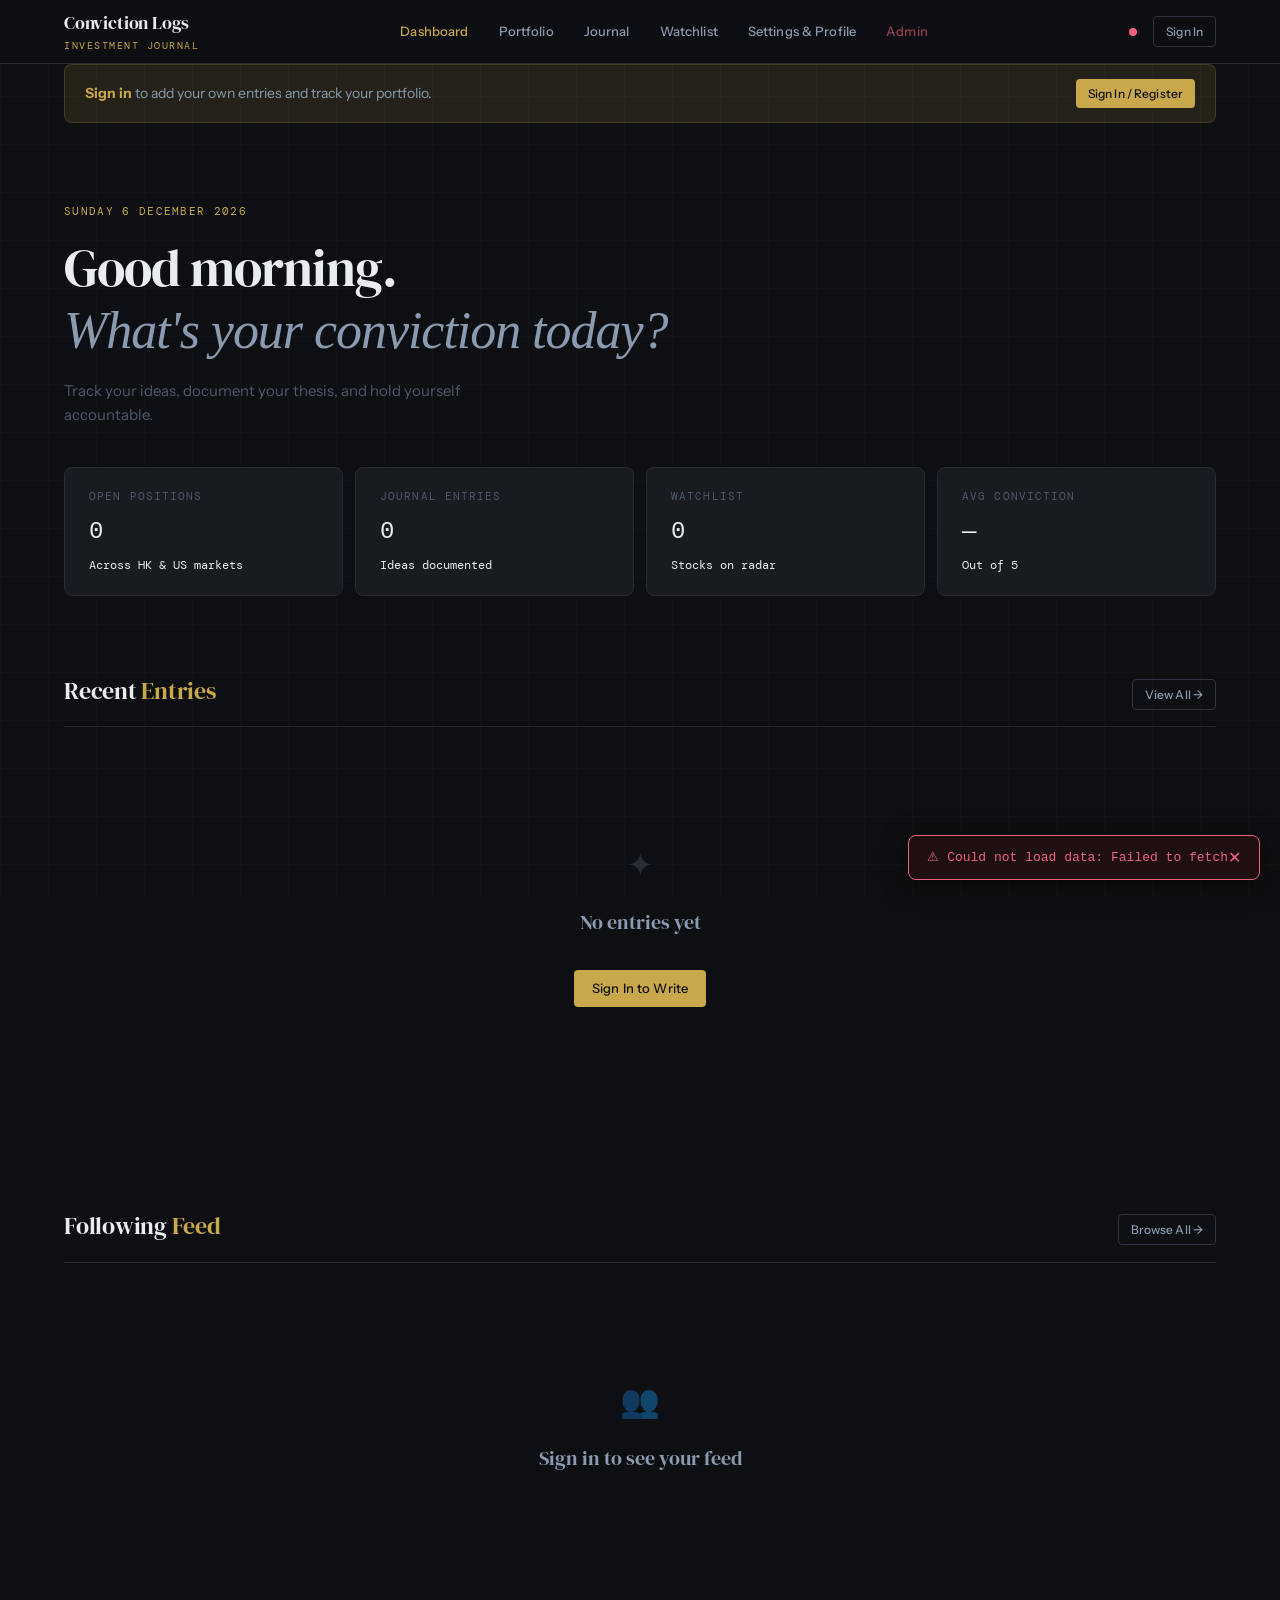
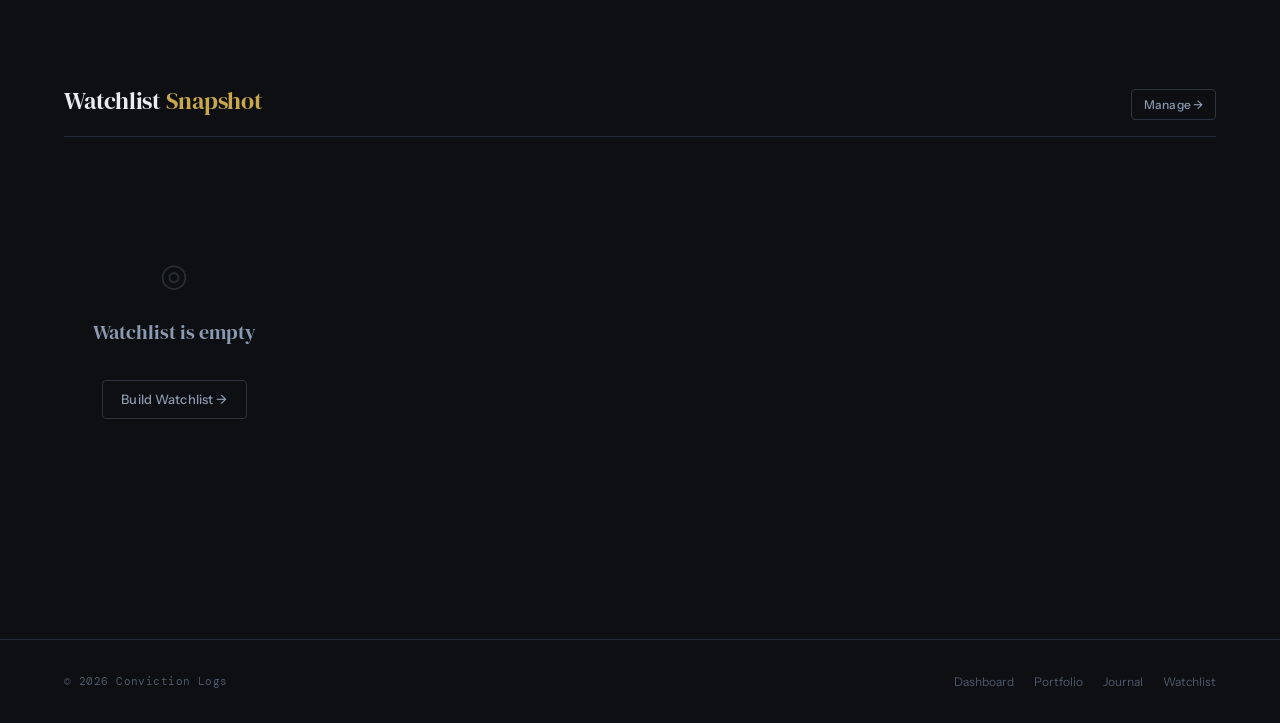
==== commit 1b1767c1: "Update index.html" ====
--- a/index.html
+++ b/index.html
@@ -7,6 +7,7 @@
   <link rel="icon" type="image/svg+xml" href="assets/favicon.svg" />
   <link rel="stylesheet" href="css/style.css" />
   <link rel="stylesheet" href="css/auth.css" />
+  <link rel="stylesheet" href="css/messages.css" />
   <link rel="stylesheet" href="css/dashboard.css" />
 </head>
 <body>
@@ -23,11 +24,15 @@
         <a href="portfolio.html" class="nav-link">Portfolio</a>
         <a href="journal.html"   class="nav-link">Journal</a>
         <a href="watchlist.html" class="nav-link">Watchlist</a>
-        <a href="settings.html"  class="nav-link">Settings</a>
+        <a href="settings.html"  class="nav-link">Settings &amp; Profile</a>
         <a href="admin.html"    class="nav-link" style="color:var(--red);opacity:.6">Admin</a>
       </div>
             <div class="nav-actions">
         <span id="sync-status-dot" title="Checking..." style="display:inline-block;width:8px;height:8px;border-radius:50%;background:#c9a84c;margin-right:4px;flex-shrink:0;transition:background .3s ease"></span>
+        <a href="notifications.html" class="btn btn-ghost btn-sm" id="nav-notif-btn" style="display:none">
+          🔔 <span id="nav-notif-count" class="notif-badge" style="display:none"></span>
+        </a>
+        <a href="messages.html" class="btn btn-ghost btn-sm" id="nav-msg-btn" style="display:none">💬</a>
         <a href="login.html" id="nav-login-btn" class="btn btn-ghost btn-sm">Sign In</a>
         <div id="nav-user-menu" class="nav-user-menu">
           <div class="nav-user-initials" id="nav-user-initials">?</div>
@@ -142,6 +147,7 @@
   <script src="js/store.js"></script>
   <script src="js/auth.js"></script>
   <script src="js/nav.js"></script>
+  <script src="js/notifications.js"></script>
   <script src="js/follows.js"></script>
   <script src="js/share.js"></script>
   <script src="js/dashboard.js"></script>
--- a/css/messages.css
+++ b/css/messages.css
@@ -0,0 +1,368 @@
+/* messages.css — chat, notifications */
+
+/* ── Nav notification badge ───────────────────────────────────── */
+.notif-badge {
+  display: inline-flex;
+  align-items: center;
+  justify-content: center;
+  min-width: 16px;
+  height: 16px;
+  padding: 0 4px;
+  border-radius: 99px;
+  background: var(--red);
+  color: #fff;
+  font-family: var(--font-mono);
+  font-size: .6rem;
+  font-weight: 600;
+  margin-left: 2px;
+  vertical-align: middle;
+}
+
+/* ── Messages layout ─────────────────────────────────────────── */
+.messages-layout {
+  display: grid;
+  grid-template-columns: 280px 1fr;
+  gap: 0;
+  height: calc(100vh - 200px);
+  min-height: 500px;
+  border: 1px solid var(--border);
+  border-radius: var(--radius-lg);
+  overflow: hidden;
+}
+
+/* ── Conversation list ───────────────────────────────────────── */
+.conv-list {
+  border-right: 1px solid var(--border);
+  display: flex;
+  flex-direction: column;
+  background: var(--bg-card);
+}
+
+.conv-list-header {
+  display: flex;
+  align-items: center;
+  justify-content: space-between;
+  padding: 16px;
+  border-bottom: 1px solid var(--border);
+}
+
+.conv-item {
+  display: flex;
+  align-items: center;
+  gap: 10px;
+  padding: 14px 16px;
+  cursor: pointer;
+  border-bottom: 1px solid var(--border);
+  transition: background var(--duration) var(--ease);
+  position: relative;
+}
+
+.conv-item:hover     { background: var(--bg-hover); }
+.conv-item.active    { background: var(--bg-hover); border-left: 2px solid var(--gold); }
+.conv-item.unread    { }
+
+.conv-avatar {
+  width: 36px; height: 36px;
+  border-radius: 50%;
+  background: var(--gold-glow);
+  border: 1px solid var(--gold-dim);
+  color: var(--gold);
+  font-family: var(--font-mono);
+  font-size: .625rem;
+  font-weight: 600;
+  display: flex; align-items: center; justify-content: center;
+  flex-shrink: 0;
+  overflow: hidden;
+}
+
+.conv-avatar img { width: 100%; height: 100%; object-fit: cover; }
+
+.conv-info { flex: 1; min-width: 0; }
+
+.conv-name {
+  font-size: .875rem;
+  font-weight: 500;
+  color: var(--text-primary);
+  white-space: nowrap;
+  overflow: hidden;
+  text-overflow: ellipsis;
+}
+
+.conv-preview {
+  font-size: .75rem;
+  color: var(--text-muted);
+  white-space: nowrap;
+  overflow: hidden;
+  text-overflow: ellipsis;
+  margin-top: 2px;
+}
+
+.conv-meta {
+  display: flex;
+  flex-direction: column;
+  align-items: flex-end;
+  gap: 4px;
+  flex-shrink: 0;
+}
+
+.conv-time {
+  font-family: var(--font-mono);
+  font-size: .6rem;
+  color: var(--text-muted);
+}
+
+.conv-unread-dot {
+  width: 8px; height: 8px;
+  border-radius: 50%;
+  background: var(--gold);
+}
+
+/* ── Message thread ──────────────────────────────────────────── */
+.msg-thread {
+  display: flex;
+  flex-direction: column;
+  background: var(--bg-primary);
+  position: relative;
+}
+
+.msg-thread-empty {
+  display: flex;
+  flex-direction: column;
+  align-items: center;
+  justify-content: center;
+  height: 100%;
+  gap: 8px;
+  color: var(--text-muted);
+}
+
+.msg-thread-header {
+  display: flex;
+  align-items: center;
+  justify-content: space-between;
+  padding: 14px 20px;
+  border-bottom: 1px solid var(--border);
+  background: var(--bg-card);
+}
+
+.msg-thread-header-user {
+  display: flex;
+  align-items: center;
+  gap: 10px;
+}
+
+.msg-thread-name {
+  font-size: .9375rem;
+  font-weight: 500;
+  color: var(--text-primary);
+}
+
+.msg-thread-actions {
+  display: flex;
+  gap: 6px;
+}
+
+.msg-list {
+  flex: 1;
+  overflow-y: auto;
+  padding: 20px;
+  display: flex;
+  flex-direction: column;
+  gap: 12px;
+}
+
+/* ── Individual messages ─────────────────────────────────────── */
+.msg-bubble-row {
+  display: flex;
+  align-items: flex-end;
+  gap: 8px;
+}
+
+.msg-bubble-row.mine {
+  flex-direction: row-reverse;
+}
+
+.msg-bubble {
+  max-width: 65%;
+  padding: 10px 14px;
+  border-radius: 12px;
+  font-size: .875rem;
+  line-height: 1.5;
+  word-break: break-word;
+  position: relative;
+}
+
+.msg-bubble-row.mine .msg-bubble {
+  background: var(--gold);
+  color: #0d0f12;
+  border-bottom-right-radius: 3px;
+}
+
+.msg-bubble-row.theirs .msg-bubble {
+  background: var(--bg-card);
+  color: var(--text-primary);
+  border: 1px solid var(--border);
+  border-bottom-left-radius: 3px;
+}
+
+.msg-time {
+  font-family: var(--font-mono);
+  font-size: .6rem;
+  color: var(--text-muted);
+  margin-bottom: 2px;
+  white-space: nowrap;
+}
+
+.msg-bubble-row.mine  .msg-time { text-align: right; }
+.msg-bubble-row.theirs .msg-time { text-align: left; }
+
+.msg-bubble-col {
+  display: flex;
+  flex-direction: column;
+  max-width: 65%;
+}
+
+.msg-bubble-row.mine  .msg-bubble-col { align-items: flex-end; }
+.msg-bubble-row.theirs .msg-bubble-col { align-items: flex-start; }
+
+/* ── Composer ────────────────────────────────────────────────── */
+.msg-composer {
+  display: flex;
+  gap: 10px;
+  padding: 16px 20px;
+  border-top: 1px solid var(--border);
+  background: var(--bg-card);
+  align-items: flex-end;
+}
+
+.msg-composer textarea {
+  flex: 1;
+  resize: none;
+  min-height: 40px;
+  max-height: 120px;
+  padding: 10px 14px;
+  background: var(--bg-secondary);
+  border: 1px solid var(--border);
+  border-radius: var(--radius-md);
+  color: var(--text-primary);
+  font-family: var(--font-body);
+  font-size: .875rem;
+  outline: none;
+  transition: border-color var(--duration) var(--ease);
+  line-height: 1.5;
+}
+
+.msg-composer textarea:focus { border-color: var(--gold); }
+
+/* ── User search results ─────────────────────────────────────── */
+.user-search-results { margin-top: 8px; }
+
+.user-result-item {
+  display: flex;
+  align-items: center;
+  gap: 10px;
+  padding: 10px 12px;
+  border-radius: var(--radius-sm);
+  cursor: pointer;
+  transition: background var(--duration) var(--ease);
+}
+
+.user-result-item:hover { background: var(--bg-hover); }
+
+/* ── Notifications ───────────────────────────────────────────── */
+.notif-list {
+  display: flex;
+  flex-direction: column;
+  gap: 2px;
+}
+
+.notif-item {
+  display: flex;
+  align-items: flex-start;
+  gap: 14px;
+  padding: 16px;
+  border: 1px solid var(--border);
+  border-radius: var(--radius-md);
+  background: var(--bg-card);
+  transition: background var(--duration) var(--ease);
+  cursor: pointer;
+  position: relative;
+}
+
+.notif-item:hover { background: var(--bg-hover); }
+
+.notif-item.unread {
+  border-color: rgba(201,168,76,.25);
+  background: var(--gold-glow);
+}
+
+.notif-item.unread::before {
+  content: '';
+  position: absolute;
+  left: 0; top: 0; bottom: 0;
+  width: 3px;
+  background: var(--gold);
+  border-radius: var(--radius-sm) 0 0 var(--radius-sm);
+}
+
+.notif-icon {
+  font-size: 1.25rem;
+  flex-shrink: 0;
+  width: 36px;
+  height: 36px;
+  display: flex;
+  align-items: center;
+  justify-content: center;
+  background: var(--bg-secondary);
+  border-radius: 50%;
+  border: 1px solid var(--border);
+}
+
+.notif-body {
+  flex: 1;
+}
+
+.notif-text {
+  font-size: .875rem;
+  color: var(--text-primary);
+  line-height: 1.5;
+  margin-bottom: 4px;
+}
+
+.notif-text strong { color: var(--gold); }
+
+.notif-time {
+  font-family: var(--font-mono);
+  font-size: .6875rem;
+  color: var(--text-muted);
+}
+
+.notif-dismiss {
+  background: none;
+  border: none;
+  color: var(--text-muted);
+  cursor: pointer;
+  font-size: .875rem;
+  padding: 2px 4px;
+  flex-shrink: 0;
+  transition: color var(--duration) var(--ease);
+}
+
+.notif-dismiss:hover { color: var(--text-primary); }
+
+/* ── Block/mute badge ────────────────────────────────────────── */
+.blocked-banner {
+  background: var(--red-dim);
+  border: 1px solid rgba(240,96,128,.3);
+  color: var(--red);
+  border-radius: var(--radius-sm);
+  padding: 8px 14px;
+  font-size: .8125rem;
+  text-align: center;
+  margin: 12px 20px;
+}
+
+@media (max-width: 680px) {
+  .messages-layout { grid-template-columns: 1fr; }
+  .conv-list { display: none; }
+  .conv-list.show { display: flex; }
+}
